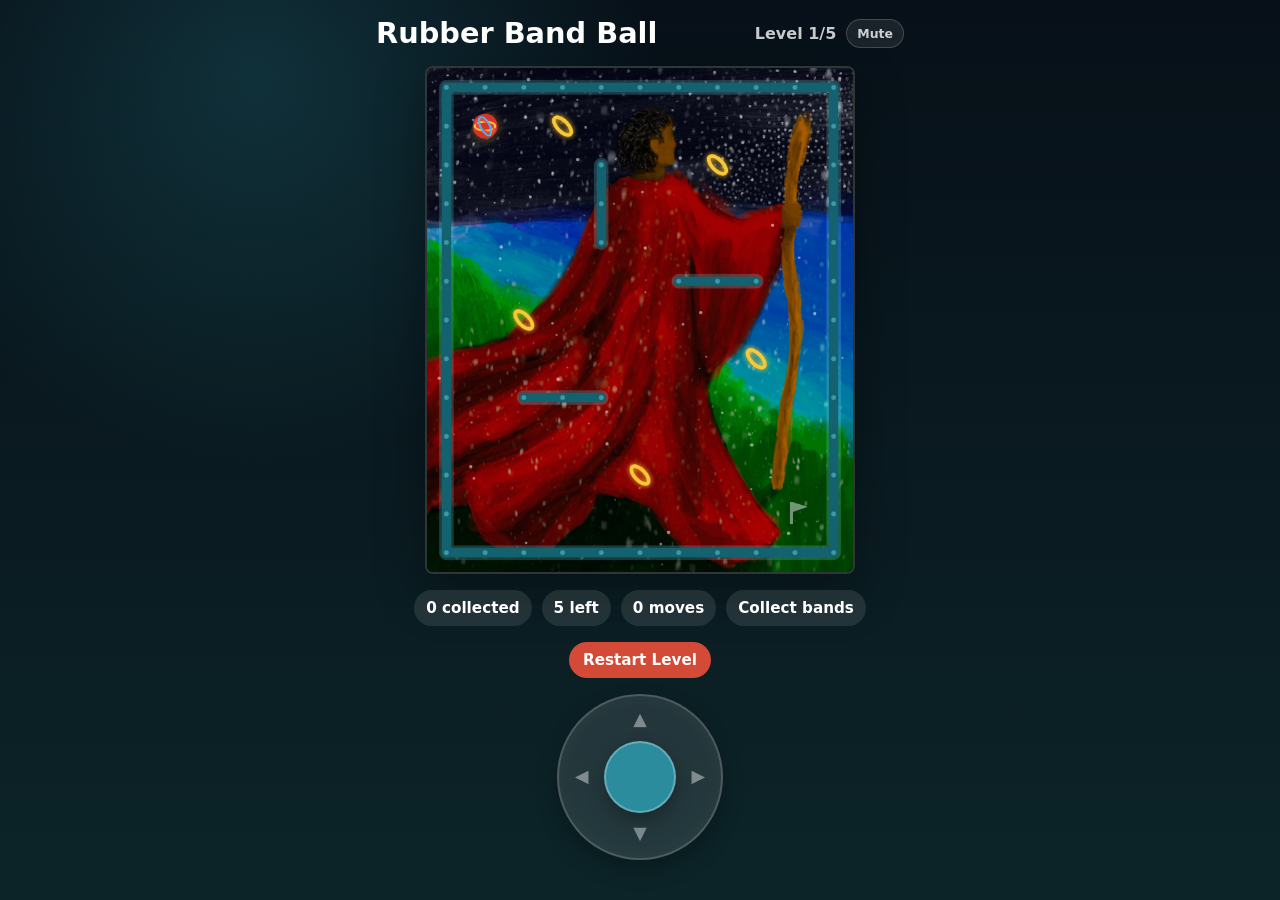
==== index.html @ 659adc9b "Add files via upload" ====
<!doctype html>
<html lang="en">
  <head>
    <meta charset="utf-8">
    <meta name="viewport" content="width=device-width, initial-scale=1">
    <title>Rubber Band Ball</title>
    <link rel="stylesheet" href="styles.css">
  </head>
  <body>
    <main class="game-shell">
      <header class="top-bar">
        <h1>Rubber Band Ball</h1>
        <div class="top-controls">
          <div id="levelLabel" class="level-label">Level 1/5</div>
          <button id="muteButton" class="mute-button" type="button" aria-pressed="false">Mute</button>
        </div>
      </header>

      <section id="playScreen" class="play-screen" aria-label="Rubber Band Ball game">
        <canvas id="gameCanvas" width="660" height="780" aria-label="Game maze"></canvas>

        <div class="status-row" aria-live="polite">
          <span id="collectedLabel">0 collected</span>
          <span id="remainingLabel">5 left</span>
          <span id="movesLabel">0 moves</span>
          <span id="exitLabel">Collect bands</span>
        </div>

        <button id="restartLevelButton" class="restart-level" type="button">Restart Level</button>

        <div id="joystick" class="joystick" role="application" aria-label="Movement joystick">
          <span class="joystick-arrow up" aria-hidden="true">▲</span>
          <span class="joystick-arrow left" aria-hidden="true">◀</span>
          <span class="joystick-arrow right" aria-hidden="true">▶</span>
          <span class="joystick-arrow down" aria-hidden="true">▼</span>
          <span id="joystickKnob" class="joystick-knob" aria-hidden="true"></span>
        </div>
      </section>

      <section id="victoryScreen" class="victory-screen hidden" aria-label="Victory dance party">
        <h2>The Rubber Band Ball</h2>
        <div id="danceFloor" class="dance-floor" aria-hidden="true"></div>
        <p>You've won! Have a ball!</p>
        <button id="playAgainButton" class="play-again" type="button">Play Again</button>
      </section>
    </main>

    <script src="game.js"></script>
  </body>
</html>
---- styles.css ----
:root {
  color-scheme: dark;
  --page: #061015;
  --panel: rgba(255, 255, 255, 0.1);
  --wall: #14616f;
  --wall-edge: rgba(119, 230, 239, 0.6);
  --text: #ffffff;
  --muted: rgba(255, 255, 255, 0.78);
  --button: #2b8c9e;
  --button-active: #ef5039;
}

* {
  box-sizing: border-box;
}

body {
  min-height: 100vh;
  margin: 0;
  font-family: ui-rounded, "SF Pro Rounded", "Avenir Next", system-ui, sans-serif;
  color: var(--text);
  background:
    radial-gradient(circle at 20% 8%, rgba(55, 190, 205, 0.18), transparent 30%),
    linear-gradient(180deg, #071018 0%, #0c2428 100%);
}

button {
  font: inherit;
}

.game-shell {
  width: min(100vw, 560px);
  min-height: 100vh;
  margin: 0 auto;
  padding: 18px 16px 24px;
  display: flex;
  flex-direction: column;
  gap: 16px;
}

.top-bar {
  display: flex;
  align-items: center;
  justify-content: space-between;
  gap: 14px;
}

h1 {
  margin: 0;
  font-size: clamp(1.25rem, 6vw, 1.8rem);
  line-height: 1.1;
}

.level-label {
  flex: 0 0 auto;
  color: var(--muted);
  font-weight: 800;
}

.top-controls {
  display: flex;
  align-items: center;
  gap: 10px;
}

.mute-button {
  border: 1px solid rgba(255, 255, 255, 0.18);
  border-radius: 999px;
  color: var(--muted);
  background: rgba(255, 255, 255, 0.08);
  padding: 6px 10px;
  font-size: 0.78rem;
  font-weight: 800;
  cursor: pointer;
}

.mute-button:active {
  transform: translateY(1px);
}

.play-screen {
  display: flex;
  flex-direction: column;
  align-items: center;
  gap: 16px;
}

canvas {
  display: block;
  width: min(100%, 430px);
  max-height: 62vh;
  aspect-ratio: 11 / 13;
  border: 2px solid rgba(255, 255, 255, 0.18);
  border-radius: 8px;
  background: #03090c;
  box-shadow: 0 18px 48px rgba(0, 0, 0, 0.34);
}

.status-row {
  display: flex;
  justify-content: center;
  flex-wrap: wrap;
  gap: 10px;
  color: var(--text);
  font-size: 0.95rem;
  font-weight: 800;
}

.status-row span {
  padding: 9px 12px;
  border-radius: 999px;
  background: var(--panel);
}

.restart-level {
  border: 0;
  border-radius: 999px;
  color: white;
  background: rgba(239, 80, 57, 0.88);
  padding: 9px 14px;
  font-size: 0.95rem;
  font-weight: 900;
  cursor: pointer;
  touch-action: manipulation;
}

.restart-level:active {
  transform: translateY(1px);
}

.joystick {
  position: relative;
  width: 166px;
  height: 166px;
  border: 2px solid rgba(255, 255, 255, 0.18);
  border-radius: 50%;
  background: var(--panel);
  box-shadow: inset 0 0 24px rgba(255, 255, 255, 0.04), 0 10px 22px rgba(0, 0, 0, 0.22);
  cursor: grab;
  touch-action: none;
  user-select: none;
}

.joystick:active {
  cursor: grabbing;
}

.joystick-arrow {
  position: absolute;
  color: rgba(255, 255, 255, 0.42);
  font-size: 1.1rem;
  font-weight: 900;
  line-height: 1;
  pointer-events: none;
}

.joystick-arrow.up {
  left: 50%;
  top: 15px;
  transform: translateX(-50%);
}

.joystick-arrow.left {
  left: 16px;
  top: 50%;
  transform: translateY(-50%);
}

.joystick-arrow.right {
  right: 16px;
  top: 50%;
  transform: translateY(-50%);
}

.joystick-arrow.down {
  left: 50%;
  bottom: 15px;
  transform: translateX(-50%);
}

.joystick-knob {
  position: absolute;
  left: 50%;
  top: 50%;
  width: 72px;
  height: 72px;
  margin-left: -36px;
  margin-top: -36px;
  border: 2px solid rgba(255, 255, 255, 0.28);
  border-radius: 50%;
  background: var(--button);
  box-shadow: 0 8px 18px rgba(0, 0, 0, 0.28);
  pointer-events: none;
  transform: translate(0, 0);
}

.victory-screen {
  position: relative;
  width: min(100%, 430px);
  max-height: 62vh;
  aspect-ratio: 11 / 13;
  display: flex;
  flex-direction: column;
  align-items: center;
  justify-content: center;
  gap: 24px;
  margin: 0 auto;
  text-align: center;
  overflow: hidden;
  padding: 24px;
  border-radius: 8px;
  box-shadow: 0 18px 48px rgba(0, 0, 0, 0.34);
  background:
    linear-gradient(rgba(3, 9, 12, 0.24), rgba(3, 9, 12, 0.46)),
    url("bos-nicholas-short-hair-rbb-660x780.png") center / cover no-repeat;
}

.victory-screen::before {
  content: "";
  position: absolute;
  inset: -80px 0 0;
  pointer-events: none;
  opacity: 0.52;
  background-image:
    radial-gradient(circle, rgba(255, 255, 255, 0.84) 0 2px, transparent 2.5px),
    radial-gradient(circle, rgba(255, 255, 255, 0.62) 0 1.4px, transparent 2px),
    radial-gradient(circle, rgba(255, 255, 255, 0.46) 0 1px, transparent 1.6px);
  background-position:
    18px 20px,
    74px 4px,
    132px 48px;
  background-size:
    128px 126px,
    166px 150px,
    94px 118px;
  animation: victory-snow 8s linear infinite;
}

.victory-screen h2 {
  position: relative;
  z-index: 1;
  margin: 0;
  font-size: clamp(2rem, 11vw, 3.4rem);
  line-height: 1;
  text-shadow: 0 3px 18px rgba(0, 0, 0, 0.64);
}

.victory-screen p {
  position: relative;
  z-index: 1;
  margin: 0;
  font-size: clamp(1.45rem, 7vw, 2.2rem);
  font-weight: 900;
  text-shadow: 0 3px 18px rgba(0, 0, 0, 0.64);
}

.dance-floor {
  position: relative;
  z-index: 1;
  width: min(78vw, 360px);
  height: 260px;
}

.dancing-band {
  position: absolute;
  left: 50%;
  top: 50%;
  width: 86px;
  height: 38px;
  margin-left: -43px;
  margin-top: -19px;
  border: 7px solid currentColor;
  border-radius: 999px;
  transform: rotate(var(--angle)) translateX(var(--radius));
  animation: dance 0.62s ease-in-out infinite alternate;
  box-shadow: 0 0 18px currentColor;
}

@keyframes victory-snow {
  from {
    transform: translate3d(0, -32px, 0);
  }
  to {
    transform: translate3d(18px, 92px, 0);
  }
}

@keyframes dance {
  from {
    transform: rotate(var(--angle)) translateX(var(--radius)) rotate(-20deg) translateY(-12px) scale(0.9);
  }
  to {
    transform: rotate(var(--angle)) translateX(var(--radius)) rotate(20deg) translateY(16px) scale(1.15);
  }
}

.play-again {
  position: relative;
  z-index: 1;
  border: 0;
  border-radius: 999px;
  color: white;
  background: var(--button-active);
  padding: 13px 22px;
  font-weight: 900;
  cursor: pointer;
}

.hidden {
  display: none;
}

@media (max-height: 720px) {
  .game-shell {
    gap: 10px;
    padding-top: 12px;
  }

  canvas,
  .victory-screen {
    max-height: 54vh;
  }

  .joystick {
    width: 150px;
    height: 150px;
  }
}
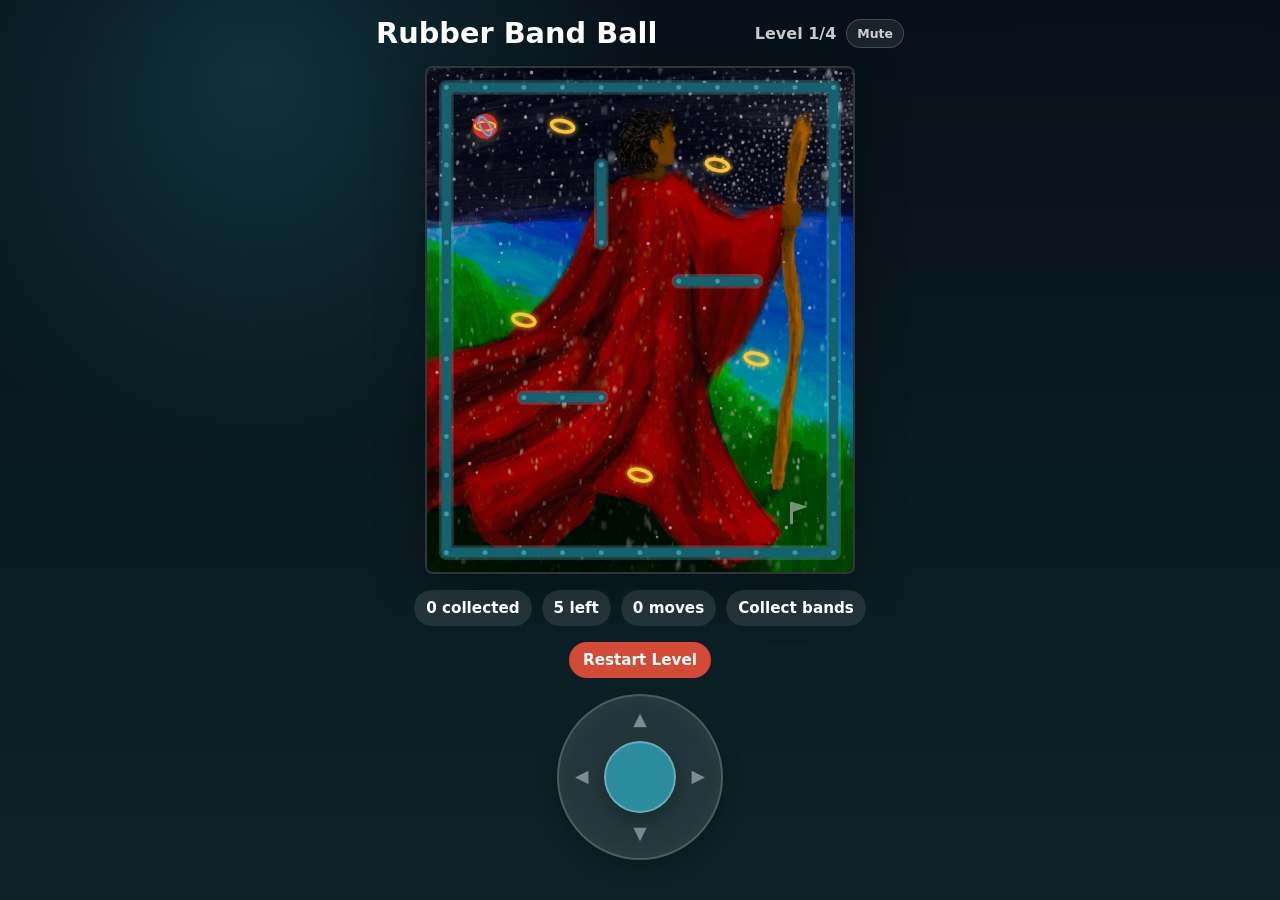
==== commit 8a6449a2: "Add files via upload" ====
--- a/index.html
+++ b/index.html
@@ -11,7 +11,7 @@
       <header class="top-bar">
         <h1>Rubber Band Ball</h1>
         <div class="top-controls">
-          <div id="levelLabel" class="level-label">Level 1/5</div>
+          <div id="levelLabel" class="level-label">Level 1/4</div>
           <button id="muteButton" class="mute-button" type="button" aria-pressed="false">Mute</button>
         </div>
       </header>
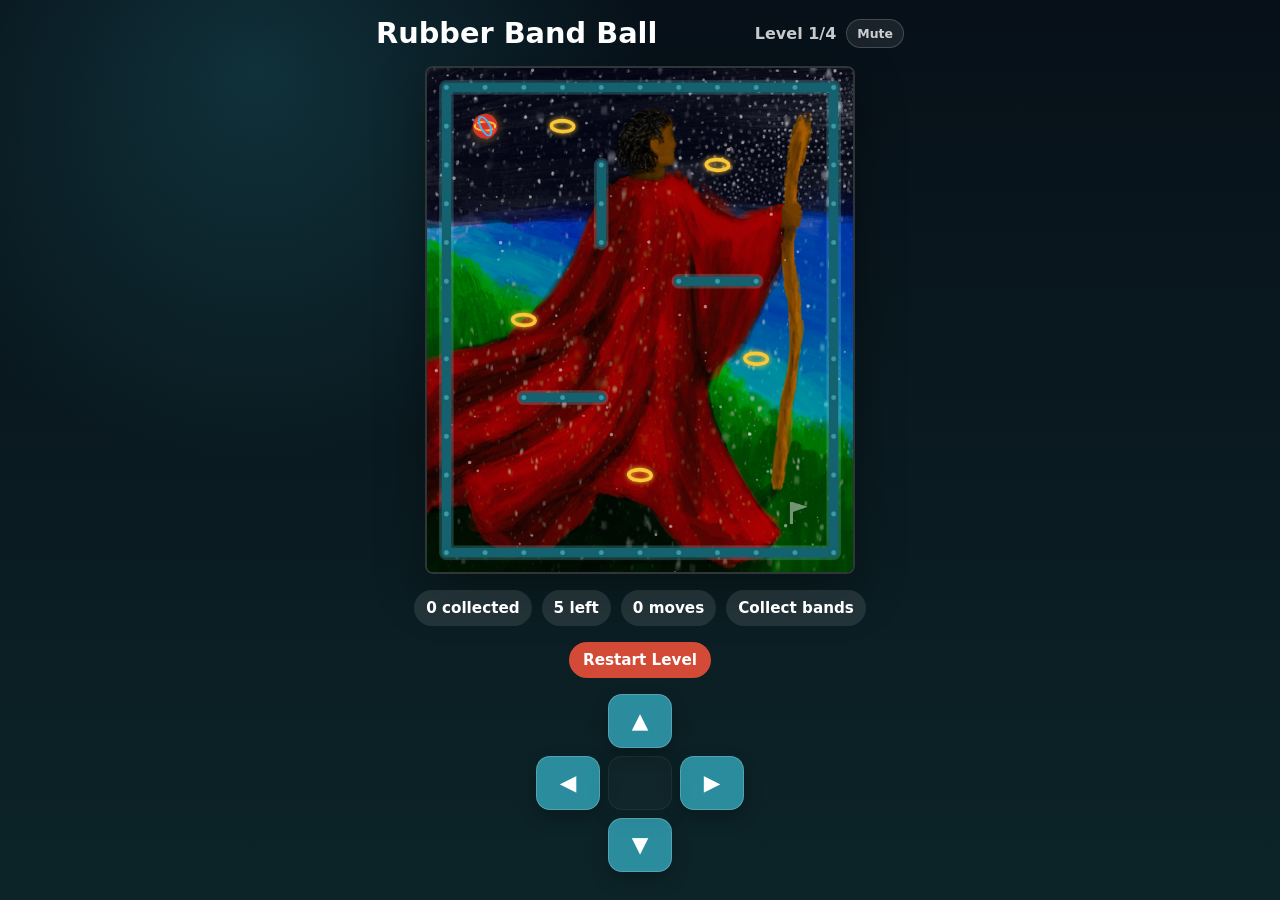
==== commit 5748746a: "Add files via upload" ====
--- a/index.html
+++ b/index.html
@@ -28,12 +28,12 @@
 
         <button id="restartLevelButton" class="restart-level" type="button">Restart Level</button>
 
-        <div id="joystick" class="joystick" role="application" aria-label="Movement joystick">
-          <span class="joystick-arrow up" aria-hidden="true">▲</span>
-          <span class="joystick-arrow left" aria-hidden="true">◀</span>
-          <span class="joystick-arrow right" aria-hidden="true">▶</span>
-          <span class="joystick-arrow down" aria-hidden="true">▼</span>
-          <span id="joystickKnob" class="joystick-knob" aria-hidden="true"></span>
+        <div id="dpad" class="dpad" role="group" aria-label="Movement controls">
+          <button class="dpad-button up" type="button" data-direction="up" aria-label="Move up">▲</button>
+          <button class="dpad-button left" type="button" data-direction="left" aria-label="Move left">◀</button>
+          <button class="dpad-button center" type="button" tabindex="-1" aria-hidden="true"></button>
+          <button class="dpad-button right" type="button" data-direction="right" aria-label="Move right">▶</button>
+          <button class="dpad-button down" type="button" data-direction="down" aria-label="Move down">▼</button>
         </div>
       </section>
 
--- a/styles.css
+++ b/styles.css
@@ -14,6 +14,10 @@
   box-sizing: border-box;
 }
 
+html {
+  overscroll-behavior: none;
+}
+
 body {
   min-height: 100vh;
   margin: 0;
@@ -22,6 +26,9 @@
   background:
     radial-gradient(circle at 20% 8%, rgba(55, 190, 205, 0.18), transparent 30%),
     linear-gradient(180deg, #071018 0%, #0c2428 100%);
+  -webkit-touch-callout: none;
+  -webkit-user-select: none;
+  user-select: none;
 }
 
 button {
@@ -94,6 +101,8 @@
   border-radius: 8px;
   background: #03090c;
   box-shadow: 0 18px 48px rgba(0, 0, 0, 0.34);
+  -webkit-user-select: none;
+  user-select: none;
 }
 
 .status-row {
@@ -128,70 +137,69 @@
   transform: translateY(1px);
 }
 
-.joystick {
-  position: relative;
-  width: 166px;
-  height: 166px;
-  border: 2px solid rgba(255, 255, 255, 0.18);
-  border-radius: 50%;
-  background: var(--panel);
-  box-shadow: inset 0 0 24px rgba(255, 255, 255, 0.04), 0 10px 22px rgba(0, 0, 0, 0.22);
-  cursor: grab;
+.dpad {
+  display: grid;
+  grid-template-columns: repeat(3, 64px);
+  grid-template-rows: repeat(3, 54px);
+  gap: 8px;
+  align-items: center;
+  justify-content: center;
   touch-action: none;
   user-select: none;
-}
-
-.joystick:active {
-  cursor: grabbing;
-}
-
-.joystick-arrow {
-  position: absolute;
-  color: rgba(255, 255, 255, 0.42);
-  font-size: 1.1rem;
+  -webkit-user-select: none;
+  -webkit-touch-callout: none;
+}
+
+.dpad-button {
+  width: 64px;
+  height: 54px;
+  border: 1px solid rgba(255, 255, 255, 0.2);
+  border-radius: 14px;
+  color: #ffffff;
+  background: var(--button);
+  box-shadow: 0 8px 18px rgba(0, 0, 0, 0.22);
+  font-size: 1.35rem;
   font-weight: 900;
   line-height: 1;
+  cursor: pointer;
+  touch-action: none;
+  user-select: none;
+  -webkit-user-select: none;
+  -webkit-touch-callout: none;
+}
+
+.dpad-button.up {
+  grid-column: 2;
+  grid-row: 1;
+}
+
+.dpad-button.left {
+  grid-column: 1;
+  grid-row: 2;
+}
+
+.dpad-button.center {
+  grid-column: 2;
+  grid-row: 2;
   pointer-events: none;
-}
-
-.joystick-arrow.up {
-  left: 50%;
-  top: 15px;
-  transform: translateX(-50%);
-}
-
-.joystick-arrow.left {
-  left: 16px;
-  top: 50%;
-  transform: translateY(-50%);
-}
-
-.joystick-arrow.right {
-  right: 16px;
-  top: 50%;
-  transform: translateY(-50%);
-}
-
-.joystick-arrow.down {
-  left: 50%;
-  bottom: 15px;
-  transform: translateX(-50%);
-}
-
-.joystick-knob {
-  position: absolute;
-  left: 50%;
-  top: 50%;
-  width: 72px;
-  height: 72px;
-  margin-left: -36px;
-  margin-top: -36px;
-  border: 2px solid rgba(255, 255, 255, 0.28);
-  border-radius: 50%;
+  opacity: 0.28;
+  background: rgba(255, 255, 255, 0.08);
+}
+
+.dpad-button.right {
+  grid-column: 3;
+  grid-row: 2;
+}
+
+.dpad-button.down {
+  grid-column: 2;
+  grid-row: 3;
+}
+
+.dpad-button:active,
+.dpad-button.active {
+  color: #ffffff;
   background: var(--button);
-  box-shadow: 0 8px 18px rgba(0, 0, 0, 0.28);
-  pointer-events: none;
-  transform: translate(0, 0);
 }
 
 .victory-screen {
@@ -321,8 +329,14 @@
     max-height: 54vh;
   }
 
-  .joystick {
-    width: 150px;
-    height: 150px;
-  }
-}
+  .dpad {
+    grid-template-columns: repeat(3, 58px);
+    grid-template-rows: repeat(3, 48px);
+    gap: 7px;
+  }
+
+  .dpad-button {
+    width: 58px;
+    height: 48px;
+  }
+}
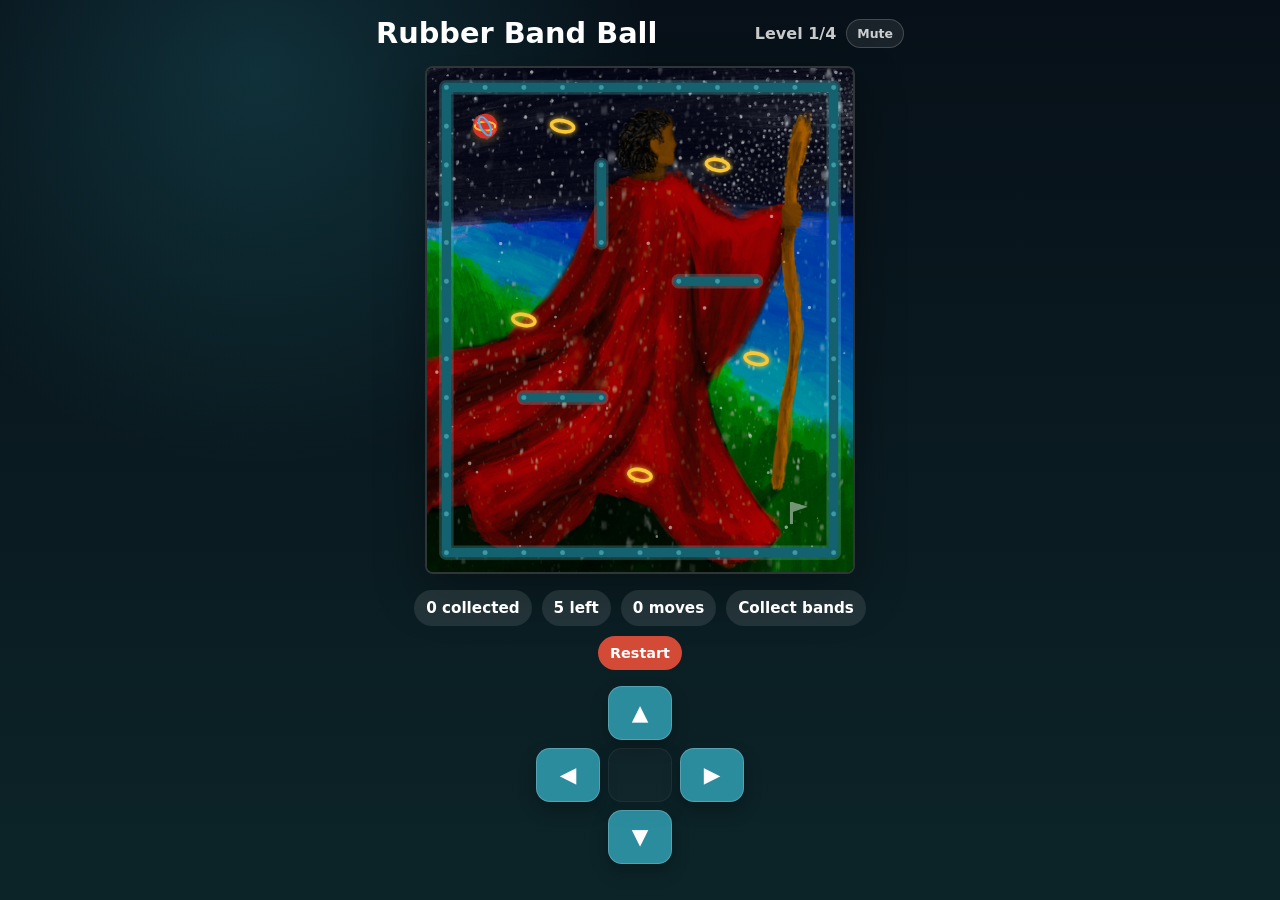
==== commit 32107982: "Add files via upload" ====
--- a/index.html
+++ b/index.html
@@ -24,9 +24,8 @@
           <span id="remainingLabel">5 left</span>
           <span id="movesLabel">0 moves</span>
           <span id="exitLabel">Collect bands</span>
+          <button id="restartLevelButton" class="restart-level" type="button">Restart</button>
         </div>
-
-        <button id="restartLevelButton" class="restart-level" type="button">Restart Level</button>
 
         <div id="dpad" class="dpad" role="group" aria-label="Movement controls">
           <button class="dpad-button up" type="button" data-direction="up" aria-label="Move up">▲</button>
--- a/styles.css
+++ b/styles.css
@@ -126,8 +126,8 @@
   border-radius: 999px;
   color: white;
   background: rgba(239, 80, 57, 0.88);
-  padding: 9px 14px;
-  font-size: 0.95rem;
+  padding: 9px 12px;
+  font-size: 0.9rem;
   font-weight: 900;
   cursor: pointer;
   touch-action: manipulation;
@@ -320,13 +320,44 @@
 
 @media (max-height: 720px) {
   .game-shell {
-    gap: 10px;
-    padding-top: 12px;
+    gap: 8px;
+    padding: 10px 12px 12px;
+  }
+
+  .top-bar {
+    gap: 8px;
+  }
+
+  h1 {
+    font-size: 1.18rem;
+  }
+
+  .top-controls {
+    gap: 7px;
+  }
+
+  .level-label,
+  .mute-button {
+    font-size: 0.74rem;
+  }
+
+  .play-screen {
+    gap: 8px;
   }
 
   canvas,
   .victory-screen {
-    max-height: 54vh;
+    max-height: 48vh;
+  }
+
+  .status-row {
+    gap: 6px;
+    font-size: 0.8rem;
+  }
+
+  .status-row span,
+  .restart-level {
+    padding: 7px 9px;
   }
 
   .dpad {
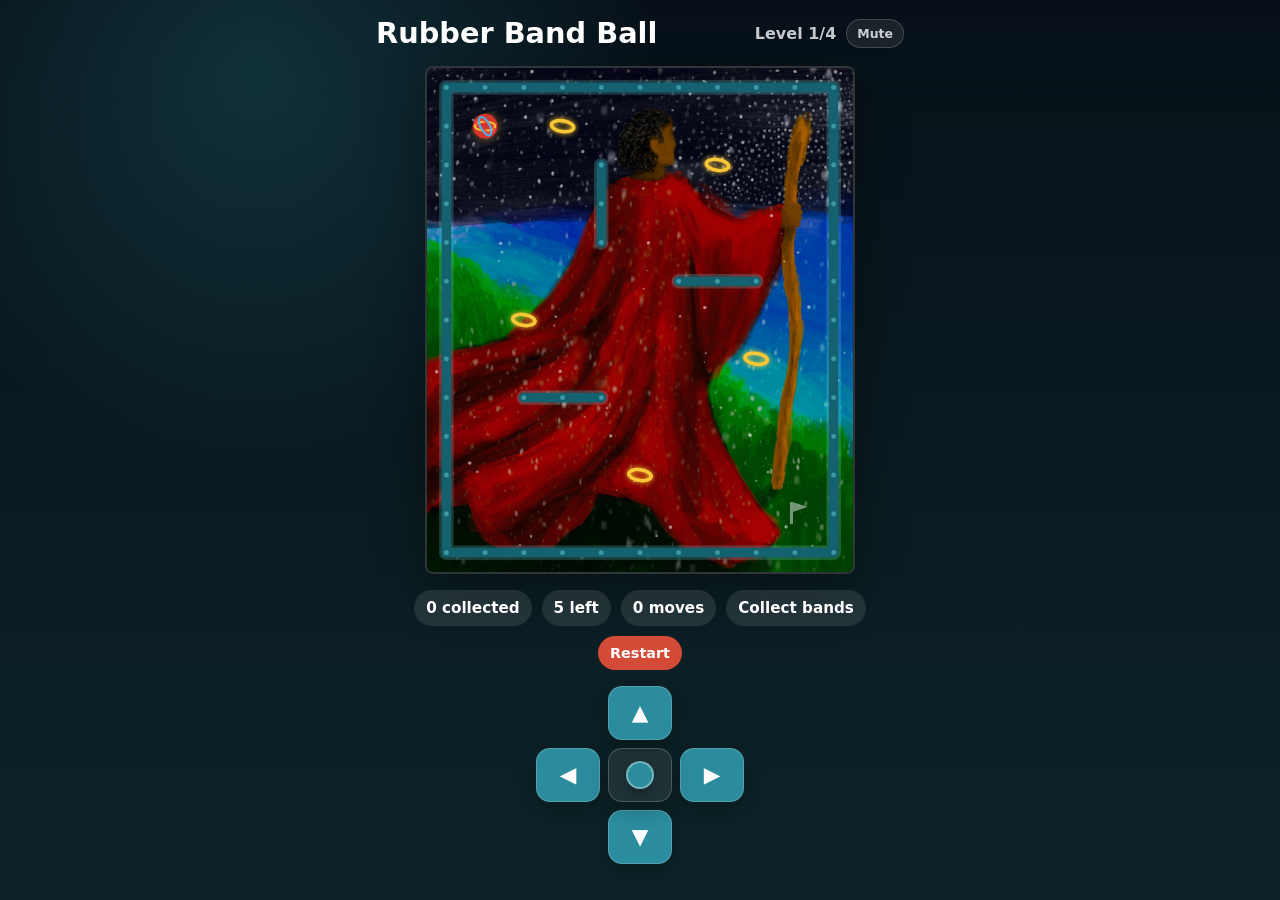
==== commit 9b5c4b5b: "Add files via upload" ====
--- a/index.html
+++ b/index.html
@@ -30,7 +30,9 @@
         <div id="dpad" class="dpad" role="group" aria-label="Movement controls">
           <button class="dpad-button up" type="button" data-direction="up" aria-label="Move up">▲</button>
           <button class="dpad-button left" type="button" data-direction="left" aria-label="Move left">◀</button>
-          <button class="dpad-button center" type="button" tabindex="-1" aria-hidden="true"></button>
+          <button class="dpad-button center" type="button" tabindex="-1" aria-hidden="true">
+            <span id="directionStick" class="direction-stick"></span>
+          </button>
           <button class="dpad-button right" type="button" data-direction="right" aria-label="Move right">▶</button>
           <button class="dpad-button down" type="button" data-direction="down" aria-label="Move down">▼</button>
         </div>
--- a/styles.css
+++ b/styles.css
@@ -90,6 +90,7 @@
   flex-direction: column;
   align-items: center;
   gap: 16px;
+  touch-action: none;
 }
 
 canvas {
@@ -138,6 +139,8 @@
 }
 
 .dpad {
+  --stick-x: 0px;
+  --stick-y: 0px;
   display: grid;
   grid-template-columns: repeat(3, 64px);
   grid-template-rows: repeat(3, 54px);
@@ -179,10 +182,10 @@
 }
 
 .dpad-button.center {
+  position: relative;
   grid-column: 2;
   grid-row: 2;
   pointer-events: none;
-  opacity: 0.28;
   background: rgba(255, 255, 255, 0.08);
 }
 
@@ -200,6 +203,36 @@
 .dpad-button.active {
   color: #ffffff;
   background: var(--button);
+}
+
+.dpad[data-direction="up"] {
+  --stick-y: -13px;
+}
+
+.dpad[data-direction="down"] {
+  --stick-y: 13px;
+}
+
+.dpad[data-direction="left"] {
+  --stick-x: -16px;
+}
+
+.dpad[data-direction="right"] {
+  --stick-x: 16px;
+}
+
+.direction-stick {
+  position: absolute;
+  left: 50%;
+  top: 50%;
+  width: 28px;
+  height: 28px;
+  border: 2px solid rgba(255, 255, 255, 0.35);
+  border-radius: 50%;
+  background: var(--button);
+  box-shadow: 0 5px 12px rgba(0, 0, 0, 0.28);
+  transform: translate(calc(-50% + var(--stick-x)), calc(-50% + var(--stick-y)));
+  transition: transform 90ms linear;
 }
 
 .victory-screen {
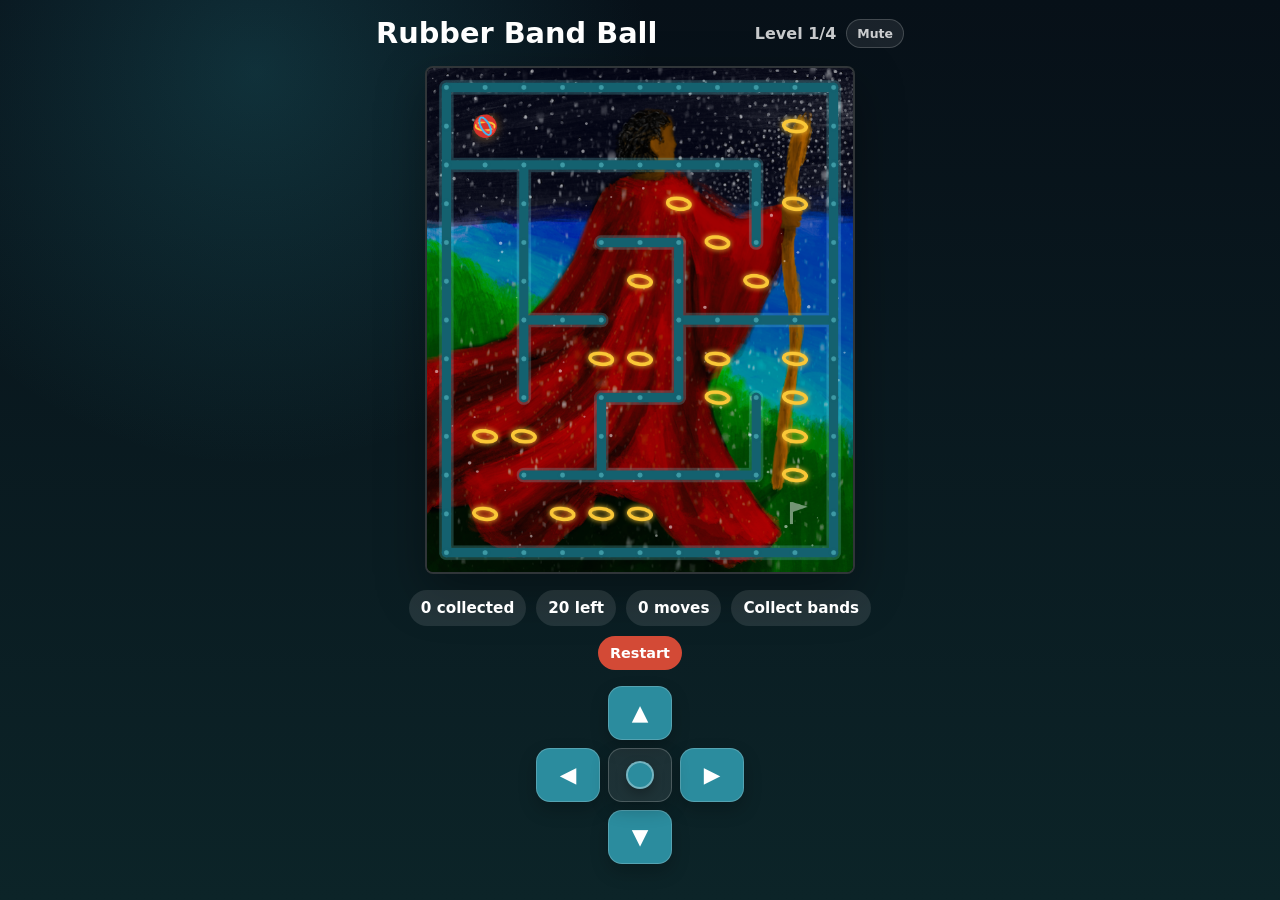
==== commit d5fc075c: "Add files via upload" ====
--- a/index.html
+++ b/index.html
@@ -21,7 +21,7 @@
 
         <div class="status-row" aria-live="polite">
           <span id="collectedLabel">0 collected</span>
-          <span id="remainingLabel">5 left</span>
+          <span id="remainingLabel">20 left</span>
           <span id="movesLabel">0 moves</span>
           <span id="exitLabel">Collect bands</span>
           <button id="restartLevelButton" class="restart-level" type="button">Restart</button>
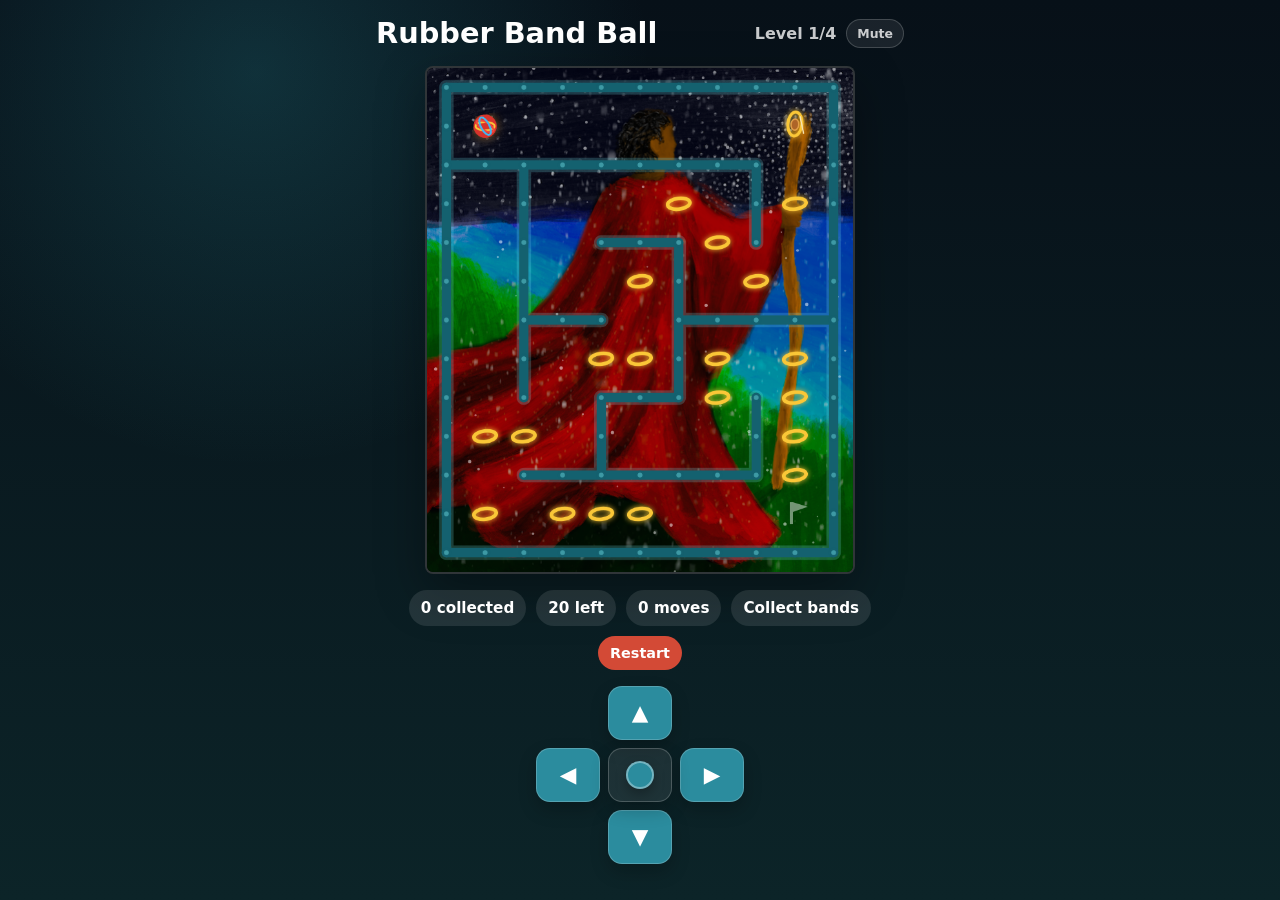
==== commit 63cce193: "Add files via upload" ====
--- a/index.html
+++ b/index.html
@@ -39,9 +39,25 @@
       </section>
 
       <section id="victoryScreen" class="victory-screen hidden" aria-label="Victory dance party">
-        <h2>The Rubber Band Ball</h2>
-        <div id="danceFloor" class="dance-floor" aria-hidden="true"></div>
-        <p>You've won! Have a ball!</p>
+        <h2><span>Welcome to</span><span>The Rubber Band Ball!</span></h2>
+        <span class="bopping-ball" aria-hidden="true"></span>
+        <div id="danceFloor" class="dance-floor" aria-hidden="true">
+          <span class="stage-light left"></span>
+          <span class="stage-light right"></span>
+          <span class="stage-platform"></span>
+          <span class="band-player violin"><span class="rubber-body"></span><span class="instrument"></span></span>
+          <span class="band-player drums"><span class="rubber-body"></span><span class="instrument"></span></span>
+          <span class="band-player clarinet"><span class="rubber-body"></span><span class="instrument"></span></span>
+          <span class="band-player trumpet"><span class="rubber-body"></span><span class="instrument"></span></span>
+        </div>
+        <div class="victory-credits" aria-live="polite">
+          <span class="credit-line title">You win!<br>Enjoy the Ball!</span>
+          <span class="credit-line painting">Painting:<br>Nicholas in the Snow<br>by Bo Elder</span>
+          <span class="credit-line music">Music:<br>St. Nick's Theme<br>by Eric Elder</span>
+          <span class="credit-line orchestration">Orchestration:<br>by Matt Ludwig</span>
+          <span class="credit-line produced">Produced:<br>by Eric Elder</span>
+          <span class="credit-line enjoy">Enjoy the Ball!</span>
+        </div>
         <button id="playAgainButton" class="play-again" type="button">Play Again</button>
       </section>
     </main>
--- a/styles.css
+++ b/styles.css
@@ -281,18 +281,57 @@
   position: relative;
   z-index: 1;
   margin: 0;
-  font-size: clamp(2rem, 11vw, 3.4rem);
-  line-height: 1;
+  display: grid;
+  gap: 4px;
+  font-size: clamp(1.55rem, 8.2vw, 2.45rem);
+  line-height: 1.02;
   text-shadow: 0 3px 18px rgba(0, 0, 0, 0.64);
 }
 
-.victory-screen p {
+.victory-credits {
   position: relative;
   z-index: 1;
-  margin: 0;
-  font-size: clamp(1.45rem, 7vw, 2.2rem);
+  width: min(92%, 360px);
+  min-height: 74px;
+  display: grid;
+  place-items: center;
+  margin: -4px 0 0;
+  text-align: center;
+  font-size: clamp(0.95rem, 4.4vw, 1.32rem);
+  line-height: 1.08;
   font-weight: 900;
   text-shadow: 0 3px 18px rgba(0, 0, 0, 0.64);
+}
+
+.credit-line {
+  grid-area: 1 / 1;
+  opacity: 0;
+}
+
+.credit-line.title {
+  font-size: 1.28em;
+  animation: credit-title 7s linear forwards;
+}
+
+.credit-line.painting {
+  animation: credit-window 7s linear 7s forwards;
+}
+
+.credit-line.music {
+  animation: credit-window 8s linear 14s forwards;
+}
+
+.credit-line.orchestration {
+  animation: credit-window 8s linear 22s forwards;
+}
+
+.credit-line.produced {
+  animation: credit-window 7s linear 30s forwards;
+}
+
+.credit-line.enjoy {
+  font-size: 1.28em;
+  animation: credit-final 1.2s ease 37s forwards;
 }
 
 .dance-floor {
@@ -300,21 +339,223 @@
   z-index: 1;
   width: min(78vw, 360px);
   height: 260px;
-}
-
-.dancing-band {
+  border-radius: 8px;
+}
+
+.stage-platform {
+  position: absolute;
+  z-index: 0;
+  left: 4%;
+  right: 4%;
+  bottom: 0;
+  height: 52px;
+  border-radius: 999px 999px 14px 14px;
+  background:
+    linear-gradient(180deg, rgba(255, 255, 255, 0.18), rgba(10, 38, 44, 0.88)),
+    repeating-linear-gradient(90deg, rgba(255, 255, 255, 0.12) 0 18px, rgba(0, 0, 0, 0.1) 18px 36px);
+  box-shadow: 0 -10px 32px rgba(64, 185, 242, 0.18), inset 0 6px 16px rgba(255, 255, 255, 0.12);
+}
+
+.stage-light {
+  position: absolute;
+  z-index: 0;
+  top: 4px;
+  width: 120px;
+  height: 220px;
+  opacity: 0.42;
+  background: linear-gradient(180deg, rgba(250, 199, 55, 0.6), rgba(250, 199, 55, 0));
+  clip-path: polygon(44% 0, 56% 0, 100% 100%, 0 100%);
+  animation: stage-light-sway 4.8s ease-in-out infinite alternate;
+}
+
+.stage-light.left {
+  left: 22px;
+  transform: rotate(-16deg);
+}
+
+.stage-light.right {
+  right: 22px;
+  background: linear-gradient(180deg, rgba(64, 185, 242, 0.58), rgba(64, 185, 242, 0));
+  transform: rotate(16deg);
+  animation-delay: -2.4s;
+}
+
+.band-player {
+  position: absolute;
+  z-index: 1;
+  bottom: 18px;
+  width: 58px;
+  height: 132px;
+  animation: band-dance 0.58s ease-in-out infinite alternate;
+}
+
+.band-player.violin {
+  left: 4%;
+  color: #fac737;
+  animation-delay: -0.1s;
+}
+
+.band-player.drums {
+  left: 29%;
+  color: #f2473f;
+  animation-delay: -0.28s;
+}
+
+.band-player.clarinet {
+  left: 55%;
+  color: #40b9f2;
+  animation-delay: -0.18s;
+}
+
+.band-player.trumpet {
+  right: 2%;
+  color: #5bc76d;
+  animation-delay: -0.36s;
+}
+
+.rubber-body {
   position: absolute;
   left: 50%;
-  top: 50%;
-  width: 86px;
+  bottom: 10px;
+  width: 44px;
+  height: 96px;
+  border: 7px solid currentColor;
+  border-radius: 999px;
+  box-shadow: 0 0 14px currentColor;
+  transform: translateX(-50%) rotate(2deg);
+}
+
+.instrument {
+  position: absolute;
+  left: 50%;
+  top: 42px;
+  transform: translateX(-50%);
+}
+
+.violin .instrument {
+  width: 34px;
+  height: 42px;
+  border-radius: 45% 45% 38% 38%;
+  background: #ad6428;
+  box-shadow: inset 0 0 0 5px #e2a14a;
+}
+
+.violin .instrument::before {
+  content: "";
+  position: absolute;
+  left: 30px;
+  top: -18px;
+  width: 4px;
+  height: 72px;
+  border-radius: 999px;
+  background: #f7e8ba;
+  transform: rotate(24deg);
+}
+
+.drums .instrument {
+  top: 62px;
+  width: 46px;
+  height: 30px;
+  border: 5px solid #f7f0d0;
+  border-radius: 8px 8px 14px 14px;
+  background: #d64b45;
+}
+
+.drums .instrument::before,
+.drums .instrument::after {
+  content: "";
+  position: absolute;
+  top: -28px;
+  width: 4px;
+  height: 34px;
+  border-radius: 999px;
+  background: #f7e8ba;
+}
+
+.drums .instrument::before {
+  left: 10px;
+  transform: rotate(-28deg);
+}
+
+.drums .instrument::after {
+  right: 10px;
+  transform: rotate(28deg);
+}
+
+.clarinet .instrument {
+  width: 9px;
+  height: 74px;
+  border-radius: 999px;
+  background: #222;
+  box-shadow: 0 0 0 3px #d7efff;
+  transform: translateX(-50%) rotate(-16deg);
+}
+
+.clarinet .instrument::after {
+  content: "";
+  position: absolute;
+  left: 50%;
+  bottom: -12px;
+  width: 24px;
+  height: 16px;
+  border-radius: 0 0 999px 999px;
+  background: #222;
+  transform: translateX(-50%);
+}
+
+.trumpet .instrument {
+  top: 54px;
+  width: 58px;
+  height: 18px;
+  border-radius: 999px;
+  background: #f6c94f;
+  transform: translateX(-50%) rotate(-8deg);
+}
+
+.trumpet .instrument::before {
+  content: "";
+  position: absolute;
+  right: -14px;
+  top: -10px;
+  width: 28px;
   height: 38px;
-  margin-left: -43px;
-  margin-top: -19px;
-  border: 7px solid currentColor;
-  border-radius: 999px;
-  transform: rotate(var(--angle)) translateX(var(--radius));
-  animation: dance 0.62s ease-in-out infinite alternate;
-  box-shadow: 0 0 18px currentColor;
+  border-radius: 999px;
+  background: #f7d86e;
+  clip-path: polygon(0 35%, 100% 0, 100% 100%, 0 65%);
+}
+
+.bopping-ball {
+  position: absolute;
+  z-index: 2;
+  left: 14px;
+  top: 14px;
+  width: 48px;
+  height: 48px;
+  border-radius: 50%;
+  background:
+    radial-gradient(circle at 34% 30%, #fff06a 0 12%, #f49a24 42%, #d7332b 100%);
+  box-shadow: 0 0 18px rgba(245, 158, 34, 0.72);
+}
+
+.bopping-ball::before,
+.bopping-ball::after {
+  content: "";
+  position: absolute;
+  left: 8px;
+  top: 18px;
+  width: 32px;
+  height: 14px;
+  border: 4px solid #40b9f2;
+  border-radius: 999px;
+}
+
+.bopping-ball::before {
+  transform: rotate(28deg);
+}
+
+.bopping-ball::after {
+  border-color: #fac737;
+  transform: rotate(-34deg);
 }
 
 @keyframes victory-snow {
@@ -326,12 +567,55 @@
   }
 }
 
-@keyframes dance {
+@keyframes band-dance {
   from {
-    transform: rotate(var(--angle)) translateX(var(--radius)) rotate(-20deg) translateY(-12px) scale(0.9);
+    transform: translateY(4px) rotate(-4deg) scaleY(0.96);
   }
   to {
-    transform: rotate(var(--angle)) translateX(var(--radius)) rotate(20deg) translateY(16px) scale(1.15);
+    transform: translateY(-12px) rotate(5deg) scaleY(1.04);
+  }
+}
+
+@keyframes stage-light-sway {
+  from {
+    opacity: 0.34;
+    filter: hue-rotate(0deg);
+  }
+  to {
+    opacity: 0.56;
+    filter: hue-rotate(20deg);
+  }
+}
+
+@keyframes credit-title {
+  0%,
+  86% {
+    opacity: 1;
+  }
+  100% {
+    opacity: 0;
+  }
+}
+
+@keyframes credit-window {
+  0% {
+    opacity: 0;
+  }
+  10%,
+  82% {
+    opacity: 1;
+  }
+  100% {
+    opacity: 0;
+  }
+}
+
+@keyframes credit-final {
+  0% {
+    opacity: 0;
+  }
+  100% {
+    opacity: 1;
   }
 }
 
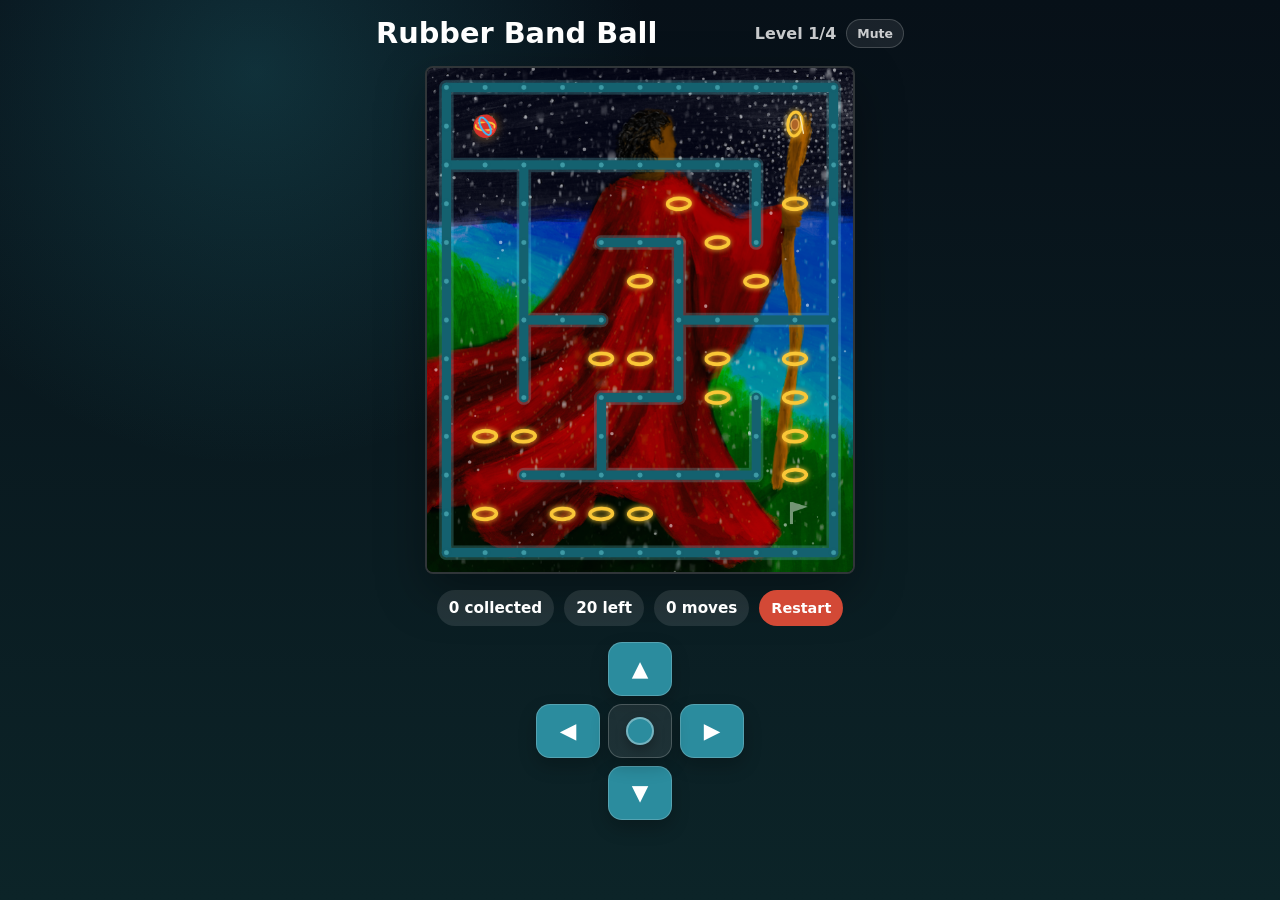
==== commit 3f931043: "Add files via upload" ====
--- a/index.html
+++ b/index.html
@@ -23,7 +23,6 @@
           <span id="collectedLabel">0 collected</span>
           <span id="remainingLabel">20 left</span>
           <span id="movesLabel">0 moves</span>
-          <span id="exitLabel">Collect bands</span>
           <button id="restartLevelButton" class="restart-level" type="button">Restart</button>
         </div>
 
